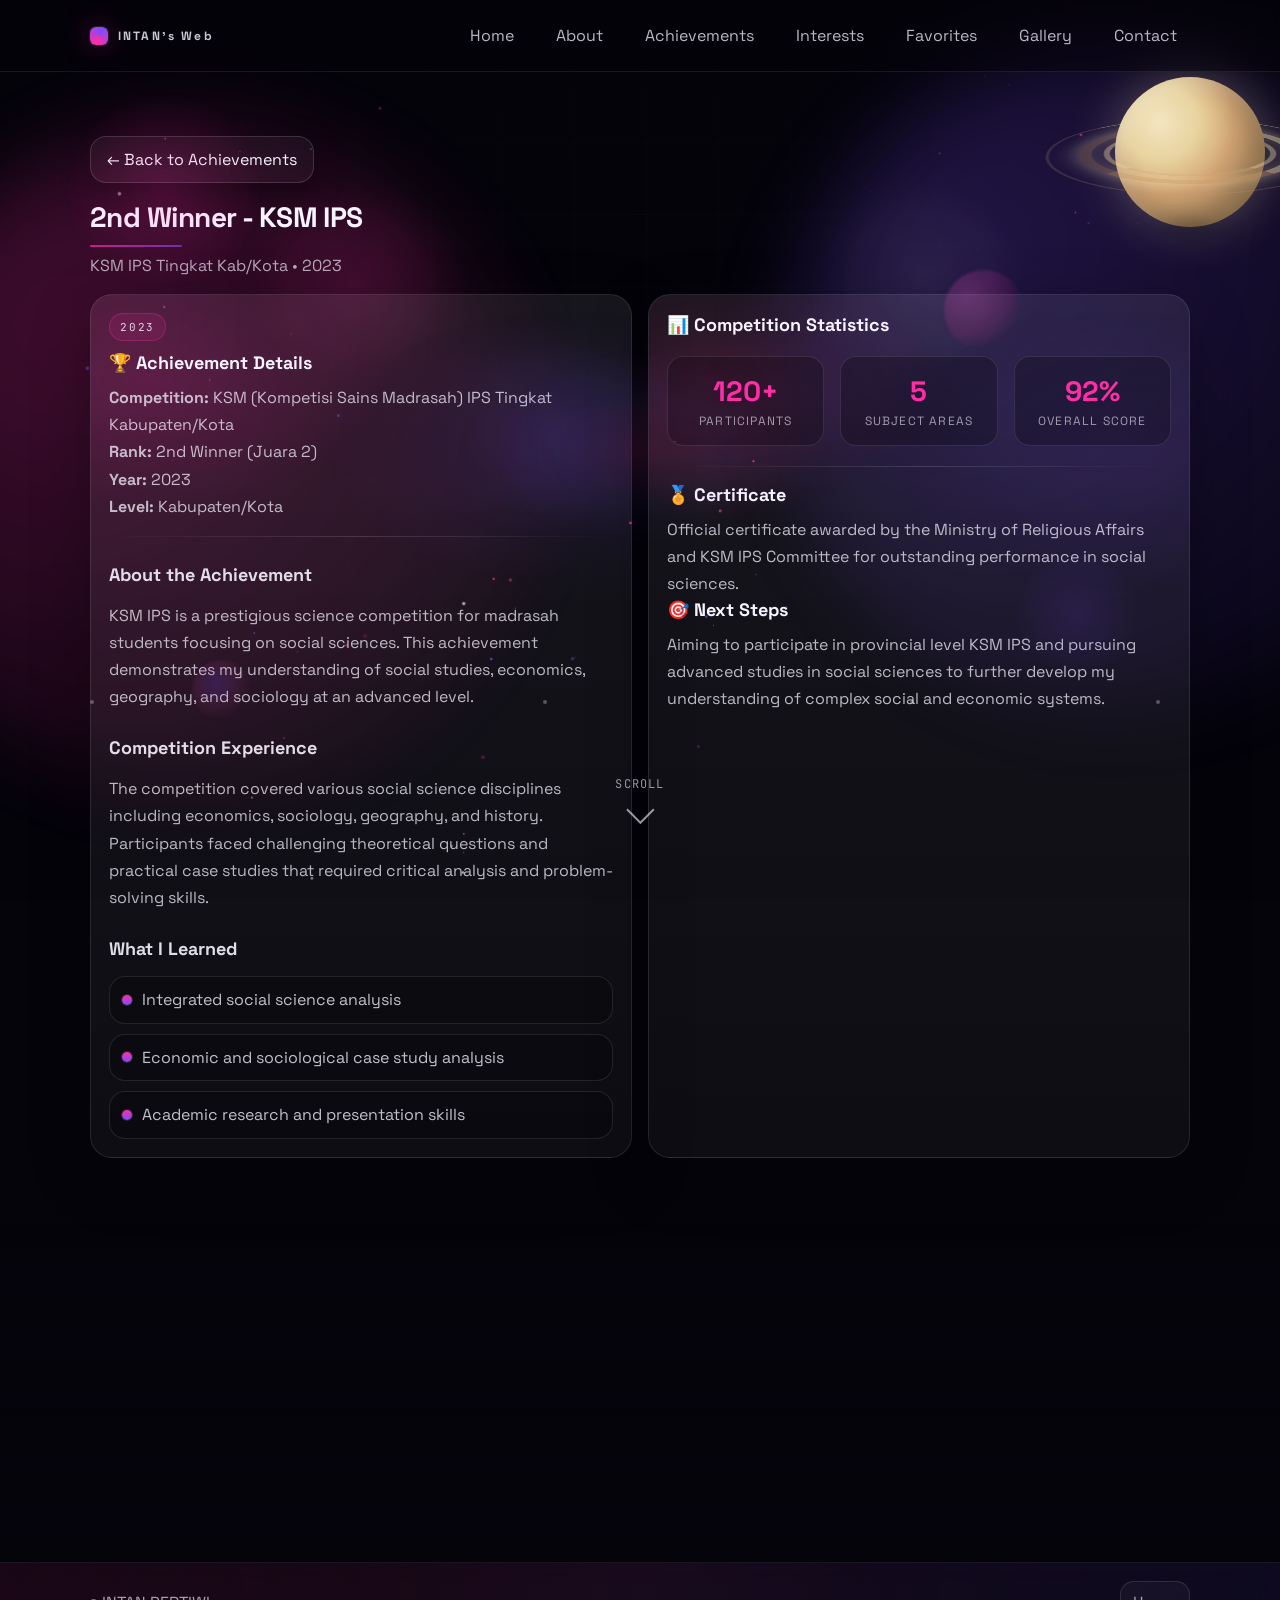
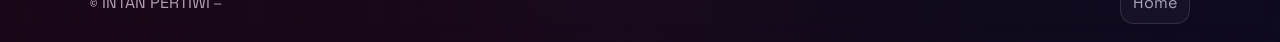
==== achievement-2nd-ksm.html @ ba56cc41 "Add files via upload" ====
<!doctype html>
<html lang="id">
  <head>
    <meta charset="UTF-8" />
    <meta name="viewport" content="width=device-width, initial-scale=1.0" />
    <meta name="theme-color" content="#05040b" />
    <title>2nd Winner - KSM IPS | Intan's Web</title>
    <meta name="description" content="Detail achievement KSM IPS Tingkat Kab/Kota" />

    <meta property="og:site_name" content="Intan's Web" />
    <meta property="og:title" content="2nd Winner - KSM IPS" />
    <meta property="og:description" content="Detail achievement KSM IPS Tingkat Kab/Kota" />
    <meta property="og:type" content="website" />
    <meta property="og:locale" content="id_ID" />

    <meta name="twitter:card" content="summary" />
    <meta name="twitter:title" content="2nd Winner - KSM IPS" />
    <meta name="twitter:description" content="Detail achievement KSM IPS Tingkat Kab/Kota" />

    <link rel="preconnect" href="https://fonts.googleapis.com" />
    <link rel="preconnect" href="https://fonts.gstatic.com" crossorigin />
    <link
      href="https://fonts.googleapis.com/css2?family=Space+Grotesk:wght@400;500;600;700&family=JetBrains+Mono:wght@400;600&display=swap"
      rel="stylesheet"
    />
    <link rel="stylesheet" href="./styles.css" />
  </head>
  <body>
    <a class="skip" href="#content">Skip to content</a>

    <div class="bg" aria-hidden="true">
      <canvas class="bg__galaxy" id="galaxyCanvas"></canvas>
      <div class="bg__grid"></div>
      <div class="bg__glow bg__glow--a"></div>
      <div class="bg__glow bg__glow--b"></div>
    </div>

    <header class="header" data-elevate>
      <div class="container header__inner">
        <a class="brand" href="./index.html" aria-label="Ke Home">
          <span class="brand__mark" aria-hidden="true"></span>
          <span class="brand__text">INTAN's Web</span>
        </a>

        <nav class="nav" aria-label="Navigasi utama">
          <button class="nav__toggle" type="button" data-nav-toggle>
            <span class="nav__toggleIcon" aria-hidden="true"></span>
            <span class="srOnly">Toggle menu</span>
          </button>
          <div class="nav__panel" data-nav-panel>
            <a class="nav__link" href="./index.html" data-nav-link>Home</a>
            <a class="nav__link" href="./about.html" data-nav-link>About</a>
            <a class="nav__link" href="./achievements.html" data-nav-link>Achievements</a>
            <a class="nav__link" href="./interests.html" data-nav-link>Interests</a>
            <a class="nav__link" href="./favorites.html" data-nav-link>Favorites</a>
            <a class="nav__link" href="./gallery.html" data-nav-link>Gallery</a>
            <a class="nav__link" href="./contact.html" data-nav-link>Contact</a>
          </div>
        </nav>
      </div>
    </header>

    <main id="content">
      <section class="section">
        <div class="container">
          <div class="sectionHead">
            <a href="./achievements.html" class="btn btn--ghost" style="margin-bottom: 16px; display: inline-flex;">← Back to Achievements</a>
            <h2 class="h2 reveal">2nd Winner - KSM IPS</h2>
            <p class="sub reveal">KSM IPS Tingkat Kab/Kota • 2023</p>
          </div>

          <div class="grid grid--2">
            <article class="card reveal">
              <div class="badge">2023</div>
              <h3 class="h3">🏆 Achievement Details</h3>
              
              <!-- EDIT INI: Isi detail achievement kamu di bawah ini -->
              <div class="achievement-content">
                <p class="p"><strong>Competition:</strong> KSM (Kompetisi Sains Madrasah) IPS Tingkat Kabupaten/Kota</p>
                <p class="p"><strong>Rank:</strong> 2nd Winner (Juara 2)</p>
                <p class="p"><strong>Year:</strong> 2023</p>
                <p class="p"><strong>Level:</strong> Kabupaten/Kota</p>
                
                <div class="divider"></div>
                
                <h4 class="h3">About the Achievement</h4>
                <p class="p">
                  <!-- EDIT INI: Tulis deskripsi achievement kamu di sini -->
                  KSM IPS is a prestigious science competition for madrasah students focusing on 
                  social sciences. This achievement demonstrates my understanding of social studies, 
                  economics, geography, and sociology at an advanced level.
                </p>
                
                <h4 class="h3">Competition Experience</h4>
                <p class="p">
                  <!-- EDIT INI: Tulis pengalaman kamu selama kompetisi di sini -->
                  The competition covered various social science disciplines including economics, 
                  sociology, geography, and history. Participants faced challenging theoretical 
                  questions and practical case studies that required critical analysis and problem-solving skills.
                </p>
                
                <h4 class="h3">What I Learned</h4>
                <ul class="skillList">
                  <li class="skill-item">
                    <span class="dot"></span>
                    <!-- EDIT INI: Ganti dengan yang kamu pelajari -->
                    Integrated social science analysis
                  </li>
                  <li class="skill-item">
                    <span class="dot"></span>
                    <!-- EDIT INI: Ganti dengan yang kamu pelajari -->
                    Economic and sociological case study analysis
                  </li>
                  <li class="skill-item">
                    <span class="dot"></span>
                    <!-- EDIT INI: Ganti dengan yang kamu pelajari -->
                    Academic research and presentation skills
                  </li>
                </ul>
              </div>
              <!-- END EDIT SECTION -->
            </article>

            <article class="card reveal">
              <h3 class="h3">📊 Competition Statistics</h3>
              
              <!-- EDIT INI: Isi statistik kompetisi jika ada -->
              <div class="stats-grid">
                <div class="stat-item">
                  <div class="stat-number">120+</div>
                  <div class="stat-label">Participants</div>
                </div>
                <div class="stat-item">
                  <div class="stat-number">5</div>
                  <div class="stat-label">Subject Areas</div>
                </div>
                <div class="stat-item">
                  <div class="stat-number">92%</div>
                  <div class="stat-label">Overall Score</div>
                </div>
              </div>
              
              <div class="divider"></div>
              
              <h4 class="h3">🏅 Certificate</h4>
              <p class="p">
                <!-- EDIT INI: Tambahkan info sertifikat jika ada -->
                Official certificate awarded by the Ministry of Religious Affairs 
                and KSM IPS Committee for outstanding performance in social sciences.
              </p>
              
              <h4 class="h3">🎯 Next Steps</h4>
              <p class="p">
                <!-- EDIT INI: Tulis rencana ke depan -->
                Aiming to participate in provincial level KSM IPS and pursuing 
                advanced studies in social sciences to further develop my understanding 
                of complex social and economic systems.
              </p>
            </article>
          </div>
        </div>
      </section>
    </main>

    <footer class="footer">
      <div class="container footer__inner">
        <div class="footer__left">
          <span class="mono">©</span>
          <span data-footer-name>INTAN PERTIWI</span>
          <span class="mono">—</span>
        </div>
        <a class="footer__top" href="./index.html">Home</a>
      </div>
    </footer>

    <script src="./main.js" defer></script>
  </body>
</html>
---- styles.css ----
:root{
  --bg0:#05040b;
  --bg1:#0a0712;
  --card:rgba(255,255,255,.06);
  --card2:rgba(255,255,255,.08);
  --line:rgba(255,255,255,.12);
  --text:#f7f4ff;
  --muted:rgba(247,244,255,.72);
  --pink:#ff2da6;
  --pink2:#ff5bd0;
  --hot:#ff1b6b;
  --violet:#7c4dff;
  --ok:#27ffb8;
  --shadow: 0 18px 60px rgba(0,0,0,.55);
  --shadow2: 0 10px 30px rgba(0,0,0,.45);
  --r:22px;
  --mono: "JetBrains Mono", ui-monospace, SFMono-Regular, Menlo, Monaco, Consolas, "Liberation Mono","Courier New", monospace;
  --sans: "Space Grotesk", ui-sans-serif, system-ui, -apple-system, Segoe UI, Roboto, Helvetica, Arial, "Apple Color Emoji","Segoe UI Emoji";
}

*{box-sizing:border-box}
html{scroll-behavior:smooth}
body{
  margin:0;
  font-family:var(--sans);
  color:var(--text);
  background: var(--bg0);
  min-height:100vh;
  overflow-x:hidden;
}

img{max-width:100%; display:block}
a{color:inherit; text-decoration:none}
button,input,textarea{font:inherit; color:inherit}

.srOnly{
  position:absolute!important;
  width:1px;height:1px;
  padding:0;margin:-1px;
  overflow:hidden;clip:rect(0,0,0,0);
  white-space:nowrap;border:0;
}

.skip{
  position:absolute;
  left:12px; top:10px;
  padding:10px 12px;
  border-radius:12px;
  background:rgba(0,0,0,.7);
  border:1px solid var(--line);
  transform:translateY(-150%);
  transition:transform .2s ease;
  z-index:9999;
}
.skip:focus{transform:translateY(0)}

.container{
  width:min(1100px, calc(100% - 40px));
  margin:0 auto;
}

.bg{
  position:fixed;
  inset:0;
  pointer-events:none;
  z-index:-1;
}
.bg__galaxy{
  position:absolute;
  inset:0;
  width:100%;
  height:100%;
  opacity:0.9;
  mix-blend-mode: screen;
}
.bg__grid{
  position:absolute;
  inset:-2px;
  background:
    linear-gradient(to right, rgba(255,255,255,.06) 1px, transparent 1px) 0 0 / 72px 72px,
    linear-gradient(to bottom, rgba(255,255,255,.06) 1px, transparent 1px) 0 0 / 72px 72px;
  mask-image: radial-gradient(60% 50% at 50% 25%, rgba(0,0,0,1), transparent 70%);
  opacity:.35;
  transform:translateZ(0);
}
.bg__glow{
  position:absolute;
  width:680px; height:680px;
  border-radius:999px;
  filter:blur(40px);
  opacity:.28;
  animation: floaty 10s ease-in-out infinite;
}
.bg__glow--a{
  left:-140px; top:120px;
  background: radial-gradient(circle at 30% 30%, rgba(255,45,166,.85), rgba(255,45,166,0));
}
.bg__glow--b{
  right:-180px; top:40px;
  background: radial-gradient(circle at 30% 30%, rgba(124,77,255,.85), rgba(124,77,255,0));
  animation-duration:12s;
  animation-delay:-2s;
}
@keyframes floaty{
  0%,100%{ transform: translate3d(0,0,0) }
  50%{ transform: translate3d(0,-22px,0) }
}

.header{
  position:sticky;
  top:0;
  z-index:50;
  backdrop-filter: blur(14px);
  background: rgba(5,4,11,.45);
  border-bottom:1px solid rgba(255,255,255,.08);
}
.header[data-elevate="true"]{
  box-shadow:0 10px 30px rgba(0,0,0,.25);
}
.header__inner{
  display:flex;
  align-items:center;
  justify-content:space-between;
  padding:14px 0;
}

.brand{display:flex; align-items:center; gap:10px}
.brand__mark{
  width:18px;height:18px;border-radius:6px;
  background: conic-gradient(from 200deg, var(--pink), var(--violet), var(--pink));
  box-shadow: 0 0 0 1px rgba(255,255,255,.10), 0 0 28px rgba(255,45,166,.35);
}
.brand__text{
  letter-spacing:.18em;
  font-weight:700;
  font-size:12px;
  color:rgba(247,244,255,.82);
}

.nav{display:flex; align-items:center}
.nav__toggle{
  display:none;
  width:44px;height:44px;
  border-radius:14px;
  border:1px solid var(--line);
  background:rgba(255,255,255,.06);
}
.nav__toggleIcon{
  display:block;
  width:18px; height:2px;
  background:rgba(247,244,255,.9);
  border-radius:2px;
  margin:0 auto;
  position:relative;
}
.nav__toggleIcon:before,
.nav__toggleIcon:after{
  content:"";
  position:absolute;
  left:0;
  width:18px;height:2px;
  background:rgba(247,244,255,.9);
  border-radius:2px;
}
.nav__toggleIcon:before{top:-6px}
.nav__toggleIcon:after{top:6px}

.nav__panel{
  display:flex;
  align-items:center;
  gap:16px;
}
.nav__link{
  padding:10px 12px;
  border-radius:14px;
  color:rgba(247,244,255,.75);
  border:1px solid transparent;
  transition: background .2s ease, border-color .2s ease, color .2s ease;
}
.nav__link:hover{
  background:rgba(255,255,255,.06);
  border-color:rgba(255,255,255,.10);
  color:rgba(247,244,255,.95);
}
.nav__link[aria-current="page"]{
  background: linear-gradient(180deg, rgba(255,45,166,.18), rgba(255,45,166,.08));
  border-color: rgba(255,45,166,.35);
  box-shadow: 0 0 0 1px rgba(255,45,166,.15) inset, 0 12px 28px rgba(255,45,166,.12);
  color:rgba(247,244,255,.98);
}

.section{padding:64px 0}
.hero{padding:64px 0 22px}

.hero__grid{
  display:grid;
  grid-template-columns: 1.2fr .8fr;
  gap:28px;
  align-items:center;
}
.kicker{
  font-family:var(--mono);
  letter-spacing:.18em;
  text-transform:uppercase;
  font-size:12px;
  color:rgba(247,244,255,.62);
  margin:0 0 12px;
}
.hero__title{margin:0 0 10px}
.hero__titleLine{
  display:block;
  font-size:20px;
  color:rgba(247,244,255,.82);
  font-weight:600;
}
.hero__name{
  display:block;
  font-size: clamp(38px, 4.6vw, 64px);
  line-height:1.05;
  letter-spacing:-.03em;
  background: linear-gradient(90deg, rgba(247,244,255,1), rgba(255,91,208,1), rgba(124,77,255,1));
  -webkit-background-clip:text;
  background-clip:text;
  color:transparent;
  text-shadow: 0 0 40px rgba(255,45,166,.14);
  background-size: 220% 100%;
  animation: nameShine 4.6s ease-in-out infinite;
  position:relative;
  isolation:isolate;
}
.hero__name:after{
  content:"";
  position:absolute;
  left:-8px; right:-8px;
  bottom:-10px;
  height:2px;
  background: linear-gradient(90deg, transparent, rgba(255,45,166,.65), rgba(124,77,255,.55), transparent);
  opacity:.65;
  filter: blur(.1px);
}
.hero__nameWrap{
  position:relative;
  display:inline-block;
}
.hero__nameGhost{
  position:absolute;
  left:0; top:0;
  pointer-events:none;
  user-select:none;
  font-size: inherit;
  line-height: inherit;
  letter-spacing: inherit;
  font-weight: inherit;
  opacity:0;
  filter: blur(.2px);
  transform: translate3d(0,0,0);
  mix-blend-mode: screen;
}
.hero__nameGhost--pink{ color: rgba(255,45,166,.40); }
.hero__nameGhost--violet{ color: rgba(124,77,255,.34); filter: blur(.25px); }

.hero__nameWrap[data-glitch="on"] .hero__nameGhost,
.hero__nameWrap:hover .hero__nameGhost{
  opacity:.92;
  animation: glitchShift 860ms steps(2,end) 1;
}
.hero__nameWrap[data-glitch="on"] .hero__nameGhost--pink{ transform: translateX(-2px); }
.hero__nameWrap[data-glitch="on"] .hero__nameGhost--violet{ transform: translateX(2px); }
.hero__nameWrap:hover .hero__nameGhost--pink{ transform: translateX(-2px); }
.hero__nameWrap:hover .hero__nameGhost--violet{ transform: translateX(2px); }
@keyframes glitchShift{
  0%{ clip-path: inset(0 0 0 0); transform: translate3d(-2px,0,0) }
  12%{ clip-path: inset(12% 0 64% 0); transform: translate3d(2px,0,0) }
  26%{ clip-path: inset(52% 0 24% 0); transform: translate3d(-3px,0,0) }
  44%{ clip-path: inset(24% 0 54% 0); transform: translate3d(3px,0,0) }
  63%{ clip-path: inset(66% 0 12% 0); transform: translate3d(-2px,0,0) }
  82%{ clip-path: inset(10% 0 74% 0); transform: translate3d(2px,0,0) }
  100%{ clip-path: inset(0 0 0 0); transform: translate3d(0,0,0) }
}

.hero__nameScan{
  position:absolute;
  left:-10%;
  right:-10%;
  top:0;
  height:100%;
  background: linear-gradient(90deg, transparent, rgba(255,255,255,.18), transparent);
  mix-blend-mode: overlay;
  opacity:.0;
  transform: translateX(-18%);
  filter: blur(.2px);
  pointer-events:none;
}
.hero__nameWrap:hover .hero__nameScan{opacity:.55}
.hero__nameWrap .hero__nameScan{ animation: scan 2.8s ease-in-out infinite; }
@keyframes scan{
  0%{ transform: translateX(-18%); opacity:.0 }
  12%{ opacity:.55 }
  52%{ transform: translateX(18%); opacity:.15 }
  100%{ transform: translateX(18%); opacity:0 }
}
@keyframes nameShine{
  0%{ background-position: 0% 50% }
  50%{ background-position: 100% 50% }
  100%{ background-position: 0% 50% }
}

.reveal{
  opacity:0;
  transform: translateY(14px);
  filter: blur(6px);
  transition: opacity .6s ease, transform .6s ease, filter .6s ease;
  will-change: opacity, transform, filter;
}
.reveal.is-in{
  opacity:1;
  transform: translateY(0);
  filter: blur(0);
}

.h2.reveal{
  position:relative;
}
.h2.reveal:after{
  content:"";
  display:block;
  margin-top:10px;
  width: 92px;
  height: 2px;
  border-radius:999px;
  background: linear-gradient(90deg, rgba(255,45,166,.75), rgba(124,77,255,.65));
  box-shadow: 0 16px 40px rgba(255,45,166,.10);
  transform-origin: left;
  transform: scaleX(.6);
  opacity:.0;
  transition: transform .6s ease .08s, opacity .6s ease .08s;
}
.h2.reveal.is-in:after{
  transform: scaleX(1);
  opacity:.95;
}
.hero__tagline{
  margin:0 0 18px;
  font-size:16px;
  color:rgba(247,244,255,.72);
  max-width:54ch;
}

.hero__cta{display:flex; gap:12px; flex-wrap:wrap; margin:0 0 16px}

.btn{
  display:inline-flex;
  align-items:center;
  justify-content:center;
  padding:12px 16px;
  border-radius:16px;
  border:1px solid rgba(255,255,255,.14);
  background:rgba(255,255,255,.06);
  box-shadow: var(--shadow2);
  transition: transform .18s ease, background .18s ease, border-color .18s ease, box-shadow .18s ease;
  user-select:none;
}
.btn:hover{transform: translateY(-1px)}
.btn:active{transform: translateY(0)}
.btn--primary{
  border-color: rgba(255,45,166,.45);
  background: linear-gradient(180deg, rgba(255,45,166,.35), rgba(255,45,166,.14));
  box-shadow: 0 16px 42px rgba(255,45,166,.18);
}
.btn--ghost{
  background: rgba(255,255,255,.04);
}

.chips{display:flex; gap:10px; flex-wrap:wrap}
.chip{
  padding:8px 12px;
  border-radius:999px;
  border:1px solid rgba(255,255,255,.12);
  background:rgba(255,255,255,.04);
  color:rgba(247,244,255,.72);
  font-size:13px;
}

.hero__visual{position:relative}
.portraitCard{
  position:relative;
  border-radius: calc(var(--r) + 8px);
  padding:12px;
  background: linear-gradient(180deg, rgba(255,255,255,.08), rgba(255,255,255,.04));
  border:1px solid rgba(255,255,255,.10);
  box-shadow: var(--shadow);
  overflow:hidden;
  transform: perspective(900px) rotateX(0deg) rotateY(0deg) translate3d(0, 0, 0);
  transform-style: preserve-3d;
  will-change: transform;
  transition: transform .18s ease, box-shadow .22s ease, border-color .22s ease;
  animation: portraitWobble 6.8s ease-in-out infinite;
}
.portraitCard:hover{
  transform: perspective(900px) rotateX(0deg) rotateY(0deg) translate3d(0, -8px, 0);
  box-shadow: 0 24px 74px rgba(0,0,0,.45);
  border-color: rgba(255,45,166,.22);
  animation-play-state: paused;
}
.portraitCard:focus-within{
  transform: perspective(900px) rotateX(0deg) rotateY(0deg) translate3d(0, -8px, 0);
  box-shadow: 0 24px 74px rgba(0,0,0,.45);
  border-color: rgba(255,45,166,.22);
  animation-play-state: paused;
}
.portraitCard:before{
  content:"";
  position:absolute;
  inset:-40%;
  background: linear-gradient(
    115deg,
    transparent 0%,
    rgba(255,255,255,.06) 32%,
    rgba(255,255,255,.22) 44%,
    rgba(255,255,255,.08) 56%,
    transparent 70%
  );
  transform: translateX(-22%) rotate(8deg);
  opacity:0;
  pointer-events:none;
}
.portraitCard:hover:before,
.portraitCard:focus-within:before{
  opacity:.85;
  animation: portraitShine 1.35s ease both;
}
@keyframes portraitShine{
  to{ transform: translateX(22%) rotate(8deg) }
}
.portraitCard:after{
  content:"";
  position:absolute;
  inset:-60px;
  background:
    radial-gradient(360px 260px at 32% 28%, rgba(255,45,166,.32), transparent 62%),
    radial-gradient(520px 360px at 72% 44%, rgba(124,77,255,.26), transparent 64%),
    radial-gradient(520px 420px at 55% 80%, rgba(255,91,208,.16), transparent 66%);
  filter: blur(16px);
  opacity:.62;
  pointer-events:none;
  mix-blend-mode: screen;
  transform: translateZ(10px);
  animation: aura 8.5s ease-in-out infinite;
}
@keyframes aura{
  0%,100%{ transform: translate3d(0,0,0) }
  50%{ transform: translate3d(0,-10px,0) }
}
.portraitCard__img{
  box-shadow:
    0 0 0 1px rgba(255,255,255,.10),
    0 28px 90px rgba(255,45,166,.10);
}

.linkCard{
  display:inline-flex;
  align-items:center;
  gap:10px;
  padding:10px 12px;
  border-radius:16px;
  border:1px solid rgba(255,255,255,.12);
  background: rgba(0,0,0,.18);
  color:rgba(247,244,255,.78);
  transition: transform .18s ease, border-color .18s ease, background .18s ease;
}
.linkCard:hover{
  transform: translateY(-1px);
  border-color: rgba(255,45,166,.24);
  background: rgba(255,255,255,.05);
  color:rgba(247,244,255,.92);
}
.linkCard:after{
  content:"↗";
  font-family:var(--mono);
  font-size:12px;
  opacity:.7;
}
.link-card.card {
  text-decoration: none;
  color: inherit;
}
.link-card.card:hover {
  transform: translateY(-2px);
  border-color: rgba(255,45,166,.22);
  background: rgba(255,255,255,.05);
  color: inherit;
}
.portraitCard__frame{
  position:absolute;
  inset:-2px;
  background: radial-gradient(500px 260px at 10% 10%, rgba(255,45,166,.42), transparent 55%),
              radial-gradient(520px 300px at 90% 20%, rgba(124,77,255,.38), transparent 60%),
              linear-gradient(180deg, rgba(255,255,255,.10), rgba(255,255,255,0));
  opacity:.7;
  pointer-events:none;
  transform: translateZ(18px);
}
.portraitCard__img{
  position:relative;
  width:100%;
  height:420px;
  object-fit:cover;
  border-radius: var(--r);
  border:1px solid rgba(255,255,255,.12);
  filter: contrast(1.06) saturate(1.08);
  transform: translateZ(30px) scale(1);
  transition: transform .22s cubic-bezier(.2,.8,.2,1), filter .22s ease;
  will-change: transform;
  animation: portraitBreath 4.6s ease-in-out infinite;
}
.portraitCard:hover .portraitCard__img,
.portraitCard:focus-within .portraitCard__img{
  transform: translateZ(30px) scale(1.045);
  filter: contrast(1.08) saturate(1.12);
  animation-play-state: paused;
}

@keyframes portraitWobble{
  0%,100%{
    transform: perspective(900px) rotateX(0deg) rotateY(0deg) translate3d(0, 0, 0);
  }
  20%{
    transform: perspective(900px) rotateX(6deg) rotateY(-7deg) translate3d(0, -5px, 0);
  }
  50%{
    transform: perspective(900px) rotateX(-7deg) rotateY(8deg) translate3d(0, -9px, 0);
  }
  78%{
    transform: perspective(900px) rotateX(5deg) rotateY(6deg) translate3d(0, -4px, 0);
  }
}
@keyframes portraitBreath{
  0%,100%{ transform: translateZ(30px) scale(1) }
  50%{ transform: translateZ(30px) scale(1.03) }
}

/* extra WOW: glow slowly orbits */
.portraitCard:after{
  animation: aura 8.5s ease-in-out infinite, glowOrbit 9.5s ease-in-out infinite;
}
@keyframes glowOrbit{
  0%,100%{ transform: translateZ(10px) translate3d(-10px, 6px, 0) }
  50%{ transform: translateZ(10px) translate3d(14px, -10px, 0) }
}

@media (prefers-reduced-motion: reduce){
  html{scroll-behavior:auto}
  .portraitCard,
  .portraitCard__img{
    transition:none !important;
    animation:none !important;
  }
  .portraitCard:before{display:none}
  .portraitCard:after{display:none}
}
.portraitCard__meta{
  position:absolute;
  left:18px;
  bottom:18px;
  display:grid;
  gap:10px;
}
.portraitCard__metaRow{display:flex; align-items:center; gap:10px}
.mono{font-family:var(--mono); font-size:12px; letter-spacing:.12em; color:rgba(247,244,255,.7); text-transform:uppercase}

.pill{
  display:inline-flex;
  align-items:center;
  padding:7px 10px;
  border-radius:999px;
  border:1px solid rgba(255,255,255,.14);
  background: rgba(0,0,0,.35);
  color:rgba(247,244,255,.86);
  font-weight:600;
  font-size:12px;
}
.pill--hot{
  border-color: rgba(255,45,166,.45);
  box-shadow: 0 0 0 1px rgba(255,45,166,.10) inset, 0 16px 34px rgba(255,45,166,.14);
}

.floatingStats{
  position:absolute;
  right:-12px;
  top:18px;
  display:grid;
  gap:10px;
  pointer-events:none;
}
.stat{
  border-radius:18px;
  padding:12px 14px;
  background: rgba(0,0,0,.35);
  border:1px solid rgba(255,255,255,.12);
  backdrop-filter: blur(12px);
  box-shadow: 0 18px 60px rgba(0,0,0,.35);
}
.stat__k{font-family:var(--mono); font-size:11px; letter-spacing:.16em; color:rgba(247,244,255,.58); text-transform:uppercase}
.stat__v{font-weight:700; letter-spacing:-.02em}

.sectionHead{margin:0 0 18px}
.h2{
  margin:0 0 8px;
  font-size:28px;
  letter-spacing:-.02em;
}
.sub{margin:0; color:rgba(247,244,255,.68); max-width:72ch}

.grid{display:grid; gap:16px}
.grid--2{grid-template-columns: repeat(2, minmax(0, 1fr))}
.grid--3{grid-template-columns: repeat(3, minmax(0, 1fr))}

.card{
  border-radius: var(--r);
  padding:18px;
  background: linear-gradient(180deg, rgba(255,255,255,.08), rgba(255,255,255,.04));
  border:1px solid rgba(255,255,255,.10);
  box-shadow: 0 18px 60px rgba(0,0,0,.30);
  position:relative;
  overflow:hidden;
}
.card:before{
  content:"";
  position:absolute;
  inset:-2px;
  background: radial-gradient(420px 240px at 12% 10%, rgba(255,45,166,.16), transparent 55%),
              radial-gradient(420px 240px at 88% 18%, rgba(124,77,255,.12), transparent 60%);
  opacity:.85;
  pointer-events:none;
}
.card > *{position:relative}
.card--lift{
  transition: transform .18s ease, border-color .18s ease;
}
.card--lift:hover{
  transform: translateY(-2px);
  border-color: rgba(255,45,166,.22);
}
.card--quote{margin-top:16px}

.h3{margin:0 0 10px; font-size:18px}
.p{margin:0; color:rgba(247,244,255,.74); line-height:1.7}
.subtle{color:rgba(247,244,255,.62)}

.divider{
  height:1px;
  background: linear-gradient(90deg, transparent, rgba(255,255,255,.14), transparent);
  margin:16px 0;
}

.badge{
  display:inline-flex;
  align-items:center;
  padding:6px 10px;
  border-radius:999px;
  font-family:var(--mono);
  font-size:11px;
  letter-spacing:.16em;
  background: rgba(255,45,166,.12);
  border:1px solid rgba(255,45,166,.28);
  color:rgba(247,244,255,.86);
  margin:0 0 10px;
}

.biodata{margin:0; display:grid; gap:10px}
.biodata__row{
  display:flex;
  align-items:flex-start;
  justify-content:space-between;
  gap:14px;
  padding:10px 12px;
  border-radius:16px;
  background: rgba(0,0,0,.26);
  border:1px solid rgba(255,255,255,.10);
}
.biodata dt{color:rgba(247,244,255,.62)}
.biodata dd{margin:0; font-weight:600; text-align:right}

.pillRow{display:flex; gap:10px; flex-wrap:wrap}

.skillList{
  margin:0;
  padding-left:0;
  list-style:none;
  display:grid;
  gap:10px;
}
.skillList li{
  display:flex;
  align-items:center;
  gap:10px;
  padding:10px 12px;
  border-radius:16px;
  background: rgba(0,0,0,.24);
  border:1px solid rgba(255,255,255,.10);
  color:rgba(247,244,255,.78);
}
.skill-item {
  display:flex;
  align-items:center;
  gap:10px;
  padding:10px 12px;
  border-radius:16px;
  background: rgba(0,0,0,.24);
  border:1px solid rgba(255,255,255,.10);
  color:rgba(247,244,255,.78);
}
.dot{
  width:10px;height:10px;border-radius:999px;
  background: linear-gradient(180deg, rgba(255,45,166,1), rgba(124,77,255,1));
  box-shadow: 0 0 0 1px rgba(255,255,255,.12);
}

.achievement-content {
  line-height: 1.6;
}

.achievement-content h4 {
  margin-top: 24px;
  margin-bottom: 12px;
  color: rgba(247,244,255,0.9);
}

.stats-grid {
  display: grid;
  grid-template-columns: repeat(auto-fit, minmax(120px, 1fr));
  gap: 16px;
  margin: 20px 0;
}

.stat-item {
  text-align: center;
  padding: 16px;
  border-radius: 16px;
  background: rgba(0,0,0,.24);
  border:1px solid rgba(255,255,255,.10);
}

.stat-number {
  font-size: 28px;
  font-weight: 700;
  color: var(--pink);
  margin-bottom: 4px;
}

.stat-label {
  font-size: 12px;
  color: rgba(247,244,255,.6);
  text-transform: uppercase;
  letter-spacing: 0.1em;
}

.quote{
  display:grid;
  gap:8px;
}
.quote__mark{
  font-size:46px;
  line-height:1;
  color:rgba(255,45,166,.6);
}
.quote__text{
  margin:0;
  font-size:18px;
  line-height:1.6;
  color:rgba(247,244,255,.85);
}
.quote__by{color:rgba(247,244,255,.62)}

.gallery{
  display:grid;
  grid-template-columns: repeat(12, minmax(0, 1fr));
  gap:12px;
}
.galleryItem{
  grid-column: span 4;
  border-radius: 18px;
  padding:0;
  border:1px solid rgba(255,255,255,.10);
  background: rgba(255,255,255,.03);
  overflow:hidden;
  position:relative;
  cursor:pointer;
  box-shadow: 0 18px 60px rgba(0,0,0,.24);
  transition: transform .18s ease, border-color .18s ease, box-shadow .18s ease;
}
.galleryItem:hover{
  transform: translateY(-2px);
  border-color: rgba(255,45,166,.24);
  box-shadow: 0 22px 70px rgba(0,0,0,.32);
}
.galleryItem img{
  width:100%;
  height:220px;
  object-fit:cover;
  filter:saturate(1.08) contrast(1.04);
}
.galleryItem__overlay{
  position:absolute;
  inset:0;
  display:flex;
  align-items:flex-end;
  justify-content:flex-end;
  padding:12px;
  background: linear-gradient(180deg, transparent 45%, rgba(0,0,0,.75));
  opacity:.0;
  transition: opacity .18s ease;
}
.galleryItem:hover .galleryItem__overlay{opacity:1}

.social{display:grid; gap:10px}
.social__item{
  display:flex;
  align-items:center;
  justify-content:space-between;
  gap:12px;
  padding:12px 14px;
  border-radius:16px;
  background: rgba(0,0,0,.24);
  border:1px solid rgba(255,255,255,.10);
  transition: transform .18s ease, border-color .18s ease;
}
.social__item:hover{transform: translateY(-1px); border-color: rgba(255,45,166,.22)}
.social__label{font-weight:700}

.form{display:grid; gap:12px}
.field{display:grid; gap:6px}
.field__label{color:rgba(247,244,255,.66); font-size:13px}
.field__input{
  width:100%;
  padding:12px 14px;
  border-radius:16px;
  border:1px solid rgba(255,255,255,.12);
  background: rgba(0,0,0,.25);
  outline:none;
  transition: border-color .18s ease, box-shadow .18s ease;
}
.field__input:focus{
  border-color: rgba(255,45,166,.42);
  box-shadow: 0 0 0 4px rgba(255,45,166,.12);
}
.field__input--area{resize:vertical; min-height:120px}

.footer{
  border-top:1px solid rgba(255,255,255,.08);
  padding:18px 0;
  background: rgba(5,4,11,.35);
  backdrop-filter: blur(14px);
  position: relative;
  overflow: hidden;
}

/* Animated footer background for large screens */
.footer::before {
  content: '';
  position: absolute;
  top: -50%;
  left: -50%;
  width: 200%;
  height: 200%;
  background: radial-gradient(circle at 20% 80%, rgba(255,45,166,.1) 0%, transparent 50%),
              radial-gradient(circle at 80% 20%, rgba(124,77,255,.1) 0%, transparent 50%),
              radial-gradient(circle at 50% 50%, rgba(255,91,208,.05) 0%, transparent 50%);
  animation: footerFloat 20s ease-in-out infinite;
  pointer-events: none;
}

@keyframes footerFloat {
  0%, 100% {
    transform: translate(0, 0) rotate(0deg);
  }
  33% {
    transform: translate(30px, -30px) rotate(120deg);
  }
  66% {
    transform: translate(-20px, 20px) rotate(240deg);
  }
}

/* Scroll indicator for all screens */
.scroll-indicator {
  position: fixed;
  bottom: 80px;
  left: 50%;
  transform: translateX(-50%);
  display: flex; /* Always show */
  flex-direction: column;
  align-items: center;
  gap: 8px;
  color: rgba(247,244,255,.6);
  font-size: 12px;
  font-family: var(--mono);
  text-transform: uppercase;
  letter-spacing: 0.1em;
  z-index: 10;
  opacity: 0; /* Hidden by default */
  animation: scrollPulse 2s ease-in-out infinite;
}

.scroll-indicator.show {
  opacity: 1; /* Show when needed */
}

/* Responsive adjustments for scroll indicator */
@media (max-height: 600px) {
  .scroll-indicator {
    bottom: 60px;
    font-size: 10px;
  }
  
  .scroll-indicator .arrow {
    width: 16px;
    height: 16px;
  }
}

@media (max-height: 400px) {
  .scroll-indicator {
    bottom: 40px;
    font-size: 9px;
  }
  
  .scroll-indicator .arrow {
    width: 12px;
    height: 12px;
  }
}

.scroll-indicator .arrow {
  width: 20px;
  height: 20px;
  border-right: 2px solid rgba(247,244,255,.6);
  border-bottom: 2px solid rgba(247,244,255,.6);
  transform: rotate(45deg);
  animation: scrollBounce 2s ease-in-out infinite;
}

@keyframes scrollPulse {
  0%, 100% {
    opacity: 0.6;
  }
  50% {
    opacity: 1;
  }
}

@keyframes scrollBounce {
  0%, 100% {
    transform: rotate(45deg) translateY(0);
  }
  50% {
    transform: rotate(45deg) translateY(5px);
  }
}

/* Extra content for all screens */
.extra-content {
  min-height: 300px;
  padding: 60px 0;
  background: linear-gradient(180deg, transparent, rgba(5,4,11,.5));
  display: block; /* Always show */
}

/* Responsive adjustments for smaller screens */
@media (max-height: 600px) {
  .extra-content {
    min-height: 200px;
    padding: 40px 0;
  }
}

@media (max-height: 400px) {
  .extra-content {
    min-height: 150px;
    padding: 30px 0;
  }
}

/* Space Images Background */
.space-images {
  position: fixed;
  top: 0;
  left: 0;
  width: 100%;
  height: 100%;
  pointer-events: none;
  z-index: 1; /* Di atas galaxy canvas tapi di bawah content */
  overflow: hidden;
}

.space-image {
  position: absolute;
  opacity: 0.4; /* Dinaikin sedikit biar keliatan */
  animation: floatSpace 30s ease-in-out infinite;
  filter: blur(1px);
  mix-blend-mode: screen; /* Biar keliatan lebih bagus */
}

.space-image.galaxy-1 {
  top: 10%;
  left: 5%;
  width: 200px;
  height: 200px;
  background: radial-gradient(circle, rgba(255,45,166,0.4) 0%, transparent 70%);
  border-radius: 50%;
  animation-delay: 0s;
}

.space-image.galaxy-2 {
  top: 60%;
  right: 10%;
  width: 150px;
  height: 150px;
  background: radial-gradient(circle, rgba(124,77,255,0.3) 0%, transparent 60%);
  border-radius: 50%;
  animation-delay: 10s;
}

.space-image.planet-1 {
  top: 30%;
  right: 20%;
  width: 80px;
  height: 80px;
  background: radial-gradient(circle at 30% 30%, rgba(255,91,208,0.6) 0%, rgba(255,45,166,0.3) 50%, transparent 70%);
  border-radius: 50%;
  animation-delay: 5s;
}

.space-image.planet-2 {
  bottom: 20%;
  left: 15%;
  width: 60px;
  height: 60px;
  background: radial-gradient(circle at 40% 40%, rgba(124,77,255,0.5) 0%, rgba(255,91,208,0.2) 40%, transparent 70%);
  border-radius: 50%;
  animation-delay: 15s;
}

.space-image.nebula {
  top: 50%;
  left: 50%;
  transform: translate(-50%, -50%);
  width: 300px;
  height: 200px;
  background: radial-gradient(ellipse, rgba(255,45,166,0.2) 0%, rgba(124,77,255,0.1) 40%, transparent 70%);
  border-radius: 50%;
  animation-delay: 20s;
}

@keyframes floatSpace {
  0%, 100% {
    transform: translate(0, 0) scale(1);
    opacity: 0.3;
  }
  25% {
    transform: translate(20px, -30px) scale(1.1);
    opacity: 0.4;
  }
  50% {
    transform: translate(-30px, 20px) scale(0.9);
    opacity: 0.2;
  }
  75% {
    transform: translate(30px, 30px) scale(1.05);
    opacity: 0.35;
  }
}

/* Responsive space images */
@media (max-width: 768px) {
  .space-image.galaxy-1 {
    width: 120px;
    height: 120px;
  }
  
  .space-image.galaxy-2 {
    width: 100px;
    height: 100px;
  }
  
  .space-image.planet-1 {
    width: 50px;
    height: 50px;
  }
  
  .space-image.planet-2 {
    width: 40px;
    height: 40px;
  }
  
  .space-image.nebula {
    width: 200px;
    height: 150px;
  }
}

@media (max-width: 480px) {
  .space-image.galaxy-1 {
    width: 80px;
    height: 80px;
  }
  
  .space-image.galaxy-2 {
    width: 70px;
    height: 70px;
  }
  
  .space-image.planet-1 {
    width: 35px;
    height: 35px;
  }
  
  .space-image.planet-2 {
    width: 30px;
    height: 30px;
  }
  
  .space-image.nebula {
    width: 150px;
    height: 100px;
  }
}

/* Saturnus Planet di Ujung Foto */
.saturnus-container {
  position: absolute; /* Diubah dari fixed jadi absolute */
  top: -20px; /* Dipindah lebih dekat: dari -80px jadi -20px */
  right: -10px; /* Dipindah lebih dekat: dari -30px jadi -10px */
  width: 200px;
  height: 200px;
  pointer-events: none;
  z-index: 10;
  perspective: 1000px;
}

/* Container untuk foto profile agar Saturnus bisa positioning */
.profile-section {
  position: relative; /* Tambahkan relative container */
}

.saturnus-planet {
  position: relative;
  width: 150px; /* Diperbesar dari 80px */
  height: 150px; /* Diperbesar dari 80px */
  margin: 25px auto; /* Adjusted margin */
  transform-style: preserve-3d;
  animation: saturnusFloat 6s ease-in-out infinite, saturnusRotate 20s linear infinite;
}

/* Planet Body */
.saturnus-body {
  position: absolute;
  width: 100%;
  height: 100%;
  background: radial-gradient(circle at 30% 30%, 
    #F4E4C1 0%, 
    #E8D4A0 25%, 
    #D4A574 50%, 
    #C19A6B 75%, 
    #8B7355 100%);
  border-radius: 50%;
  box-shadow: 
    inset -15px -15px 30px rgba(0,0,0,0.3), /* Diperbesar shadow */
    inset 8px 8px 15px rgba(255,255,255,0.2), /* Diperbesar shadow */
    0 0 50px rgba(244,228,193,0.3); /* Diperbesar glow */
}

/* Saturnus Rings */
.saturnus-rings {
  position: absolute;
  top: 50%;
  left: 50%;
  transform: translate(-50%, -50%) rotateX(75deg);
  width: 220px; /* Diperbesar dari 140px */
  height: 220px; /* Diperbesar dari 140px */
  border-radius: 50%;
  border: 12px solid transparent; /* Diperbesar dari 8px */
  border-top: 12px solid rgba(244,228,193,0.6); /* Diperbesar */
  border-right: 12px solid rgba(232,212,160,0.5); /* Diperbesar */
  border-bottom: 12px solid rgba(212,165,116,0.4); /* Diperbesar */
  border-left: 12px solid rgba(193,154,107,0.3); /* Diperbesar */
  box-shadow: 
    0 0 30px rgba(244,228,193,0.4), /* Diperbesar */
    inset 0 0 30px rgba(244,228,193,0.2); /* Diperbesar */
  animation: ringPulse 4s ease-in-out infinite;
}

/* Inner Ring */
.saturnus-rings::before {
  content: '';
  position: absolute;
  top: 50%;
  left: 50%;
  transform: translate(-50%, -50%);
  width: 160px; /* Diperbesar dari 100px */
  height: 160px; /* Diperbesar dari 100px */
  border-radius: 50%;
  border: 6px solid rgba(232,212,160,0.4); /* Diperbesar dari 4px */
  border-top: 6px solid rgba(244,228,193,0.5); /* Diperbesar */
  border-bottom: 6px solid rgba(212,165,116,0.3); /* Diperbesar */
}

/* Outer Ring */
.saturnus-rings::after {
  content: '';
  position: absolute;
  top: 50%;
  left: 50%;
  transform: translate(-50%, -50%);
  width: 280px; /* Diperbesar dari 180px */
  height: 280px; /* Diperbesar dari 180px */
  border-radius: 50%;
  border: 3px solid rgba(193,154,107,0.2); /* Diperbesar dari 2px */
  border-top: 3px solid rgba(244,228,193,0.3); /* Diperbesar */
}

/* 3D Shadow Effect */
.saturnus-shadow {
  position: absolute;
  bottom: -15px; /* Diperbesar dari -10px */
  left: 50%;
  transform: translateX(-50%);
  width: 100px; /* Diperbesar dari 60px */
  height: 25px; /* Diperbesar dari 15px */
  background: radial-gradient(ellipse, rgba(0,0,0,0.4) 0%, transparent 70%);
  border-radius: 50%;
  filter: blur(8px); /* Diperbesar blur */
  animation: shadowPulse 6s ease-in-out infinite;
}

/* Animations */
@keyframes saturnusFloat {
  0%, 100% { 
    transform: translateY(0px) rotateY(0deg) scale(1); 
  }
  25% { 
    transform: translateY(-10px) rotateY(90deg) scale(1.05); 
  }
  50% { 
    transform: translateY(-5px) rotateY(180deg) scale(1.02); 
  }
  75% { 
    transform: translateY(-15px) rotateY(270deg) scale(1.08); 
  }
}

@keyframes saturnusRotate {
  from { transform: rotateY(0deg); }
  to { transform: rotateY(360deg); }
}

@keyframes ringPulse {
  0%, 100% { 
    opacity: 0.8; 
    transform: translate(-50%, -50%) rotateX(75deg) scale(1); 
  }
  50% { 
    opacity: 1; 
    transform: translate(-50%, -50%) rotateX(75deg) scale(1.1); 
  }
}

@keyframes shadowPulse {
  0%, 100% { 
    opacity: 0.4; 
    transform: translateX(-50%) scale(1); 
  }
  50% { 
    opacity: 0.6; 
    transform: translateX(-50%) scale(1.2); 
  }
}

/* Responsive Saturnus */
@media (max-width: 768px) {
  .saturnus-container {
    width: 150px; /* Diperbesar dari 90px */
    height: 150px; /* Diperbesar dari 90px */
    top: -15px; /* Lebih dekat ke foto */
    right: -8px; /* Lebih dekat ke foto */
  }
  
  .saturnus-planet {
    width: 110px; /* Diperbesar dari 60px */
    height: 110px; /* Diperbesar dari 60px */
  }
  
  .saturnus-rings {
    width: 160px; /* Diperbesar dari 100px */
    height: 160px; /* Diperbesar dari 100px */
    border-width: 8px; /* Diperbesar dari 6px */
  }
  
  .saturnus-rings::before {
    width: 120px; /* Diperbesar dari 70px */
    height: 120px; /* Diperbesar dari 70px */
    border-width: 4px; /* Disesuaikan */
  }
  
  .saturnus-rings::after {
    width: 200px; /* Diperbesar dari 130px */
    height: 200px; /* Diperbesar dari 130px */
    border-width: 2px; /* Disesuaikan */
  }
  
  .saturnus-shadow {
    width: 75px; /* Diperbesar dari 45px */
    height: 18px; /* Diperbesar dari 12px */
    bottom: -12px; /* Disesuaikan */
  }
}

@media (max-width: 480px) {
  .saturnus-container {
    width: 120px; /* Diperbesar dari 70px */
    height: 120px; /* Diperbesar dari 70px */
    top: -10px; /* Lebih dekat ke foto */
    right: -5px; /* Lebih dekat ke foto */
  }
  
  .saturnus-planet {
    width: 90px; /* Diperbesar dari 45px */
    height: 90px; /* Diperbesar dari 45px */
  }
  
  .saturnus-rings {
    width: 130px; /* Diperbesar dari 75px */
    height: 130px; /* Diperbesar dari 75px */
    border-width: 6px; /* Diperbesar dari 4px */
  }
  
  .saturnus-rings::before {
    width: 95px; /* Diperbesar dari 55px */
    height: 95px; /* Diperbesar dari 55px */
    border-width: 3px; /* Disesuaikan */
  }
  
  .saturnus-rings::after {
    width: 160px; /* Diperbesar dari 95px */
    height: 160px; /* Diperbesar dari 95px */
    border-width: 2px; /* Disesuaikan */
  }
  
  .saturnus-shadow {
    width: 60px; /* Diperbesar dari 35px */
    height: 15px; /* Diperbesar dari 10px */
    bottom: -10px; /* Disesuaikan */
  }
}
.bima-sakti-system {
  position: fixed;
  bottom: -300px;
  left: 50%;
  transform: translateX(-50%);
  width: 600px;
  height: 600px;
  pointer-events: none;
  z-index: 0;
  opacity: 0;
  transition: opacity 2s ease-in-out;
}

.bima-sakti-system.visible {
  opacity: 1;
}

/* Central Sun */
.bima-sakti-sun {
  position: absolute;
  top: 50%;
  left: 50%;
  transform: translate(-50%, -50%);
  width: 80px;
  height: 80px;
  background: radial-gradient(circle, #FFD700 0%, #FFA500 40%, #FF6B35 70%, transparent 100%);
  border-radius: 50%;
  box-shadow: 0 0 60px #FFA500, 0 0 100px #FF6B35;
  animation: sunPulse 4s ease-in-out infinite;
}

/* Planet Orbits */
.bima-sakti-orbit {
  position: absolute;
  top: 50%;
  left: 50%;
  transform: translate(-50%, -50%);
  border: 1px solid rgba(255,255,255,0.1);
  border-radius: 50%;
  animation: orbitRotate 60s linear infinite;
}

.bima-sakti-orbit-1 {
  width: 200px;
  height: 200px;
  animation-duration: 20s;
}

.bima-sakti-orbit-2 {
  width: 300px;
  height: 300px;
  animation-duration: 35s;
  animation-direction: reverse;
}

.bima-sakti-orbit-3 {
  width: 400px;
  height: 400px;
  animation-duration: 50s;
}

/* Planets */
.bima-sakti-planet {
  position: absolute;
  border-radius: 50%;
  top: -10px;
  left: 50%;
  transform: translateX(-50%);
}

.bima-sakti-planet-1 {
  width: 20px;
  height: 20px;
  background: radial-gradient(circle at 30% 30%, #87CEEB, #4682B4);
  box-shadow: 0 0 10px #4682B4;
}

.bima-sakti-planet-2 {
  width: 25px;
  height: 25px;
  background: radial-gradient(circle at 40% 40%, #DDA0DD, #8B008B);
  box-shadow: 0 0 15px #8B008B;
}

.bima-sakti-planet-3 {
  width: 18px;
  height: 18px;
  background: radial-gradient(circle at 35% 35%, #98FB98, #228B22);
  box-shadow: 0 0 12px #228B22;
}

/* Galaxy Background for Bima Sakti */
.bima-sakti-galaxy {
  position: absolute;
  top: 0;
  left: 0;
  width: 100%;
  height: 100%;
  background: radial-gradient(ellipse at center, 
    rgba(255,215,0,0.1) 0%, 
    rgba(255,165,0,0.05) 30%, 
    rgba(255,107,53,0.02) 60%, 
    transparent 100%);
  animation: galaxyRotate 120s linear infinite;
}

/* Animations */
@keyframes sunPulse {
  0%, 100% { transform: translate(-50%, -50%) scale(1); }
  50% { transform: translate(-50%, -50%) scale(1.1); }
}

@keyframes orbitRotate {
  from { transform: translate(-50%, -50%) rotate(0deg); }
  to { transform: translate(-50%, -50%) rotate(360deg); }
}

@keyframes galaxyRotate {
  from { transform: rotate(0deg); }
  to { transform: rotate(360deg); }
}

/* Responsive for Bima Sakti */
@media (max-width: 768px) {
  .bima-sakti-system {
    width: 400px;
    height: 400px;
    bottom: -200px;
  }
  
  .bima-sakti-sun {
    width: 60px;
    height: 60px;
  }
  
  .bima-sakti-orbit-1 { width: 150px; height: 150px; }
  .bima-sakti-orbit-2 { width: 220px; height: 220px; }
  .bima-sakti-orbit-3 { width: 290px; height: 290px; }
  
  .bima-sakti-planet-1 { width: 15px; height: 15px; }
  .bima-sakti-planet-2 { width: 18px; height: 18px; }
  .bima-sakti-planet-3 { width: 14px; height: 14px; }
}

@media (max-width: 480px) {
  .bima-sakti-system {
    width: 300px;
    height: 300px;
    bottom: -150px;
  }
  
  .bima-sakti-sun {
    width: 40px;
    height: 40px;
  }
  
  .bima-sakti-orbit-1 { width: 120px; height: 120px; }
  .bima-sakti-orbit-2 { width: 170px; height: 170px; }
  .bima-sakti-orbit-3 { width: 220px; height: 220px; }
  
  .bima-sakti-planet-1 { width: 12px; height: 12px; }
  .bima-sakti-planet-2 { width: 14px; height: 14px; }
  .bima-sakti-planet-3 { width: 10px; height: 10px; }
}

/* Floating particles for extra space */
.floating-particles {
  position: fixed;
  bottom: 0;
  left: 0;
  width: 100%;
  height: 200px;
  pointer-events: none;
  overflow: hidden;
  z-index: -1;
}

.particle {
  position: absolute;
  width: 4px;
  height: 4px;
  background: rgba(247,244,255,.3);
  border-radius: 50%;
  animation: floatUp 15s linear infinite;
}

@keyframes floatUp {
  0% {
    transform: translateY(200px) translateX(0);
    opacity: 0;
  }
  10% {
    opacity: 1;
  }
  90% {
    opacity: 1;
  }
  100% {
    transform: translateY(-200px) translateX(100px);
    opacity: 0;
  }
}
.footer__inner{
  display:flex;
  align-items:center;
  justify-content:space-between;
  gap:12px;
  color:rgba(247,244,255,.68);
}
.footer__top{
  padding:10px 12px;
  border-radius:14px;
  border:1px solid rgba(255,255,255,.12);
  background: rgba(255,255,255,.04);
}

.modal{
  width:min(980px, calc(100% - 24px));
  border-radius: 22px;
  border:1px solid rgba(255,255,255,.14);
  background: rgba(8,6,14,.86);
  box-shadow: 0 34px 120px rgba(0,0,0,.6);
  padding:18px;
}
.modal::backdrop{background: rgba(0,0,0,.72)}
.modal__img{
  width:100%;
  max-height: 74vh;
  object-fit:contain;
  border-radius:18px;
  border:1px solid rgba(255,255,255,.12);
  background: rgba(0,0,0,.25);
}
.modal__close{
  position:absolute;
  right:14px; top:14px;
  width:44px;height:44px;
  border-radius:14px;
  border:1px solid rgba(255,255,255,.14);
  background: rgba(255,255,255,.06);
  cursor:pointer;
}
.modal__hint{margin-top:10px; color:rgba(247,244,255,.56)}

@media (max-width: 920px){
  .hero__grid{grid-template-columns: 1fr; gap:18px}
  .floatingStats{right:10px}
  .portraitCard__img{height:380px}
  .grid--3{grid-template-columns: repeat(2, minmax(0, 1fr))}
  .galleryItem{grid-column: span 6}
}
@media (max-width: 640px){
  .section{padding:54px 0}
  .hero{padding-top:46px}
  .nav__toggle{display:inline-flex; align-items:center; justify-content:center}
  .nav__panel{
    position:absolute;
    right:20px;
    top:64px;
    width:min(320px, calc(100vw - 40px));
    display:none;
    flex-direction:column;
    align-items:stretch;
    gap:8px;
    padding:12px;
    border-radius:18px;
    border:1px solid rgba(255,255,255,.12);
    background: rgba(5,4,11,.75);
    backdrop-filter: blur(14px);
    box-shadow: 0 18px 60px rgba(0,0,0,.45);
  }
  .nav__panel[data-open="true"]{display:flex}
  .nav__link{padding:12px 12px}
  .grid--2,.grid--3{grid-template-columns: 1fr}
  .gallery{gap:10px}
  .galleryItem{grid-column: span 12}
  .portraitCard__img{height:340px}
  .footer__inner{flex-direction:column; align-items:flex-start}
}
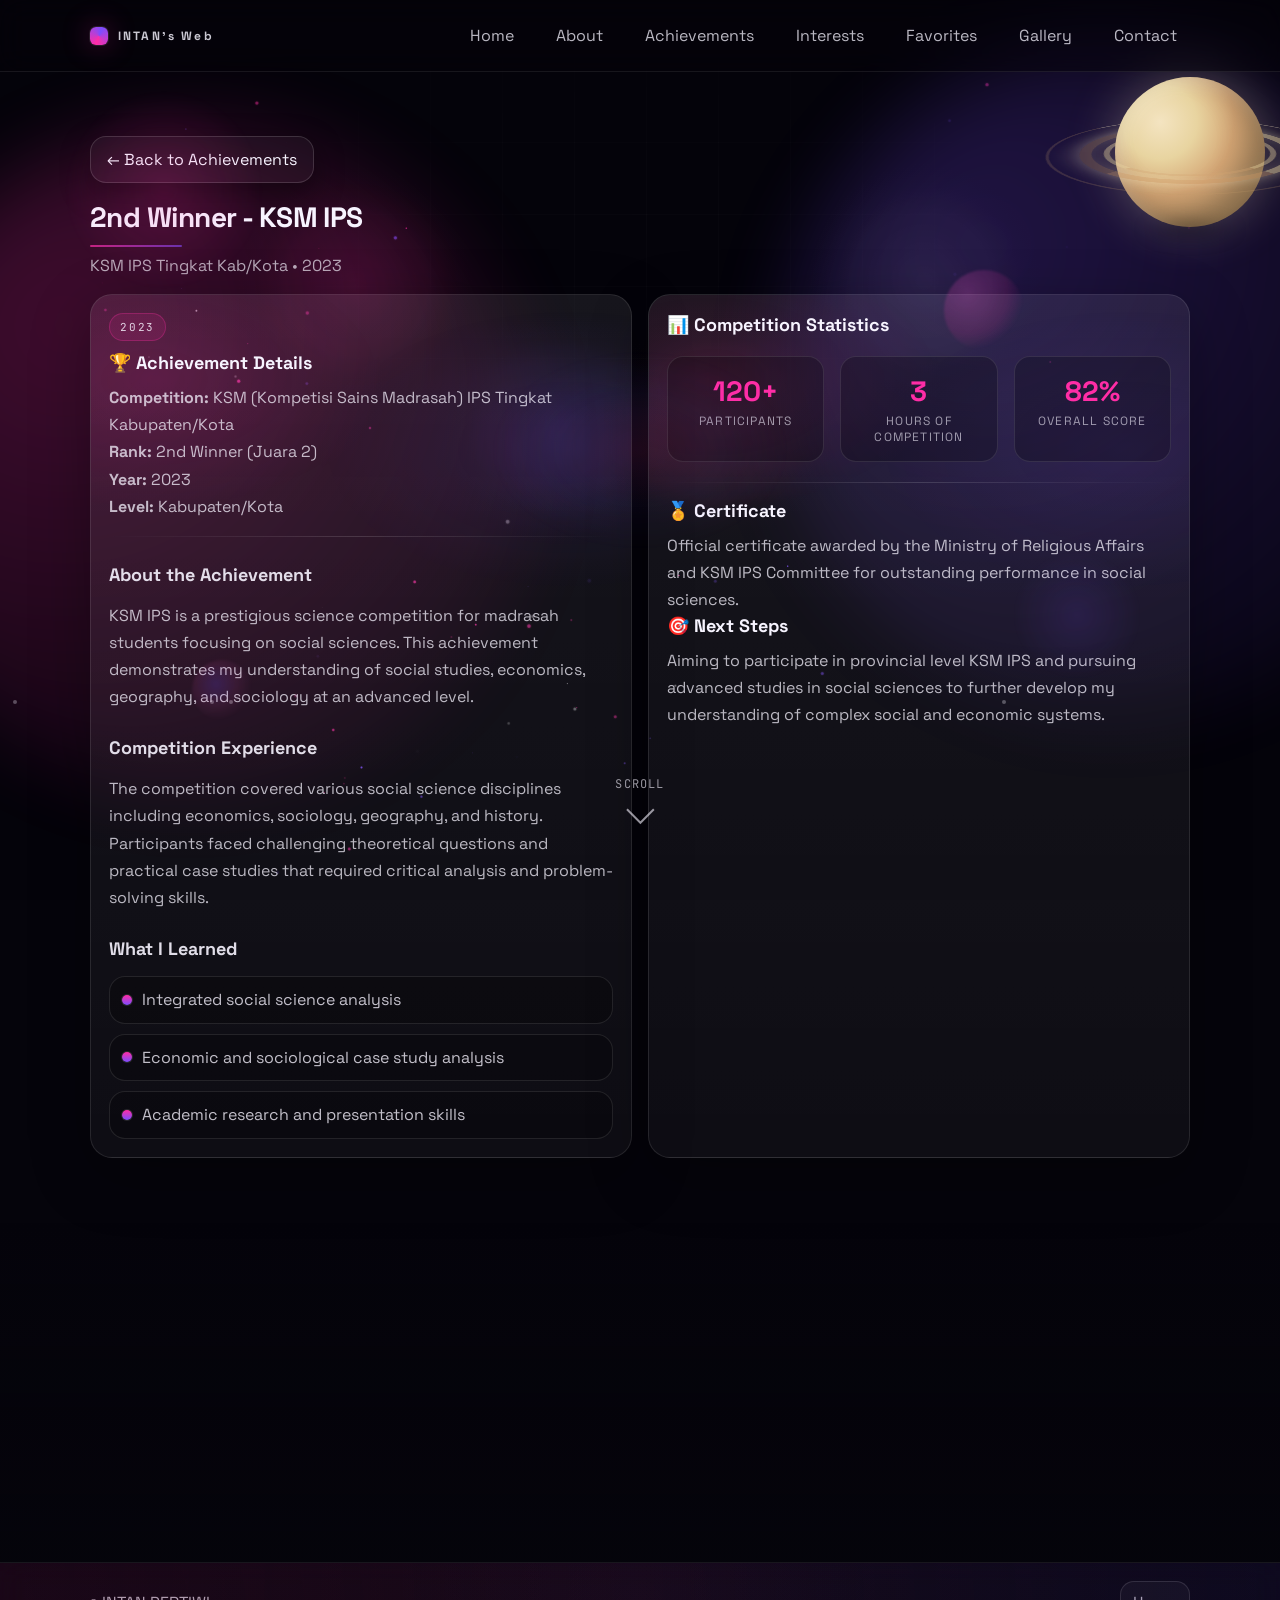
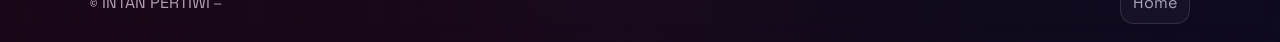
==== commit 9c3159cc: "Update achievement-2nd-ksm.html" ====
--- a/achievement-2nd-ksm.html
+++ b/achievement-2nd-ksm.html
@@ -131,11 +131,11 @@
                   <div class="stat-label">Participants</div>
                 </div>
                 <div class="stat-item">
-                  <div class="stat-number">5</div>
-                  <div class="stat-label">Subject Areas</div>
+                  <div class="stat-number">3</div>
+                  <div class="stat-label">Hours of competition</div>
                 </div>
                 <div class="stat-item">
-                  <div class="stat-number">92%</div>
+                  <div class="stat-number">82%</div>
                   <div class="stat-label">Overall Score</div>
                 </div>
               </div>
